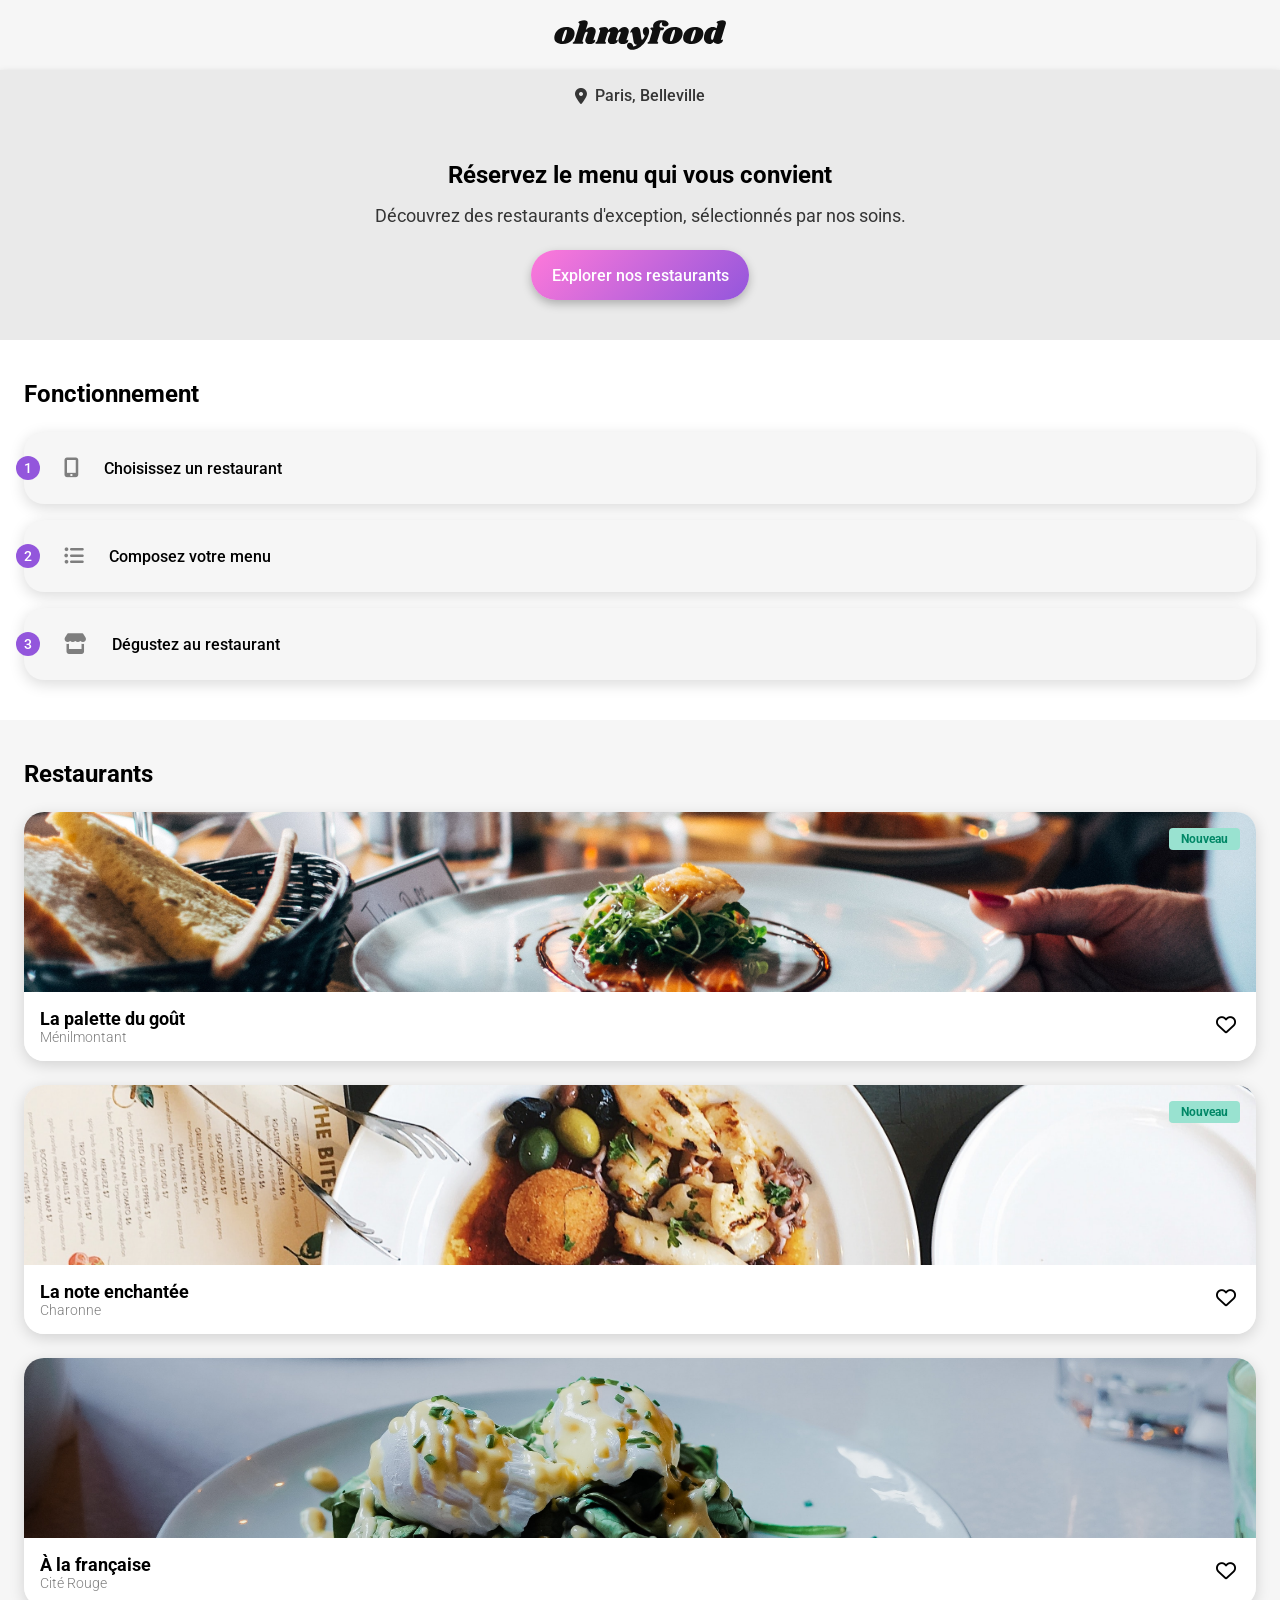
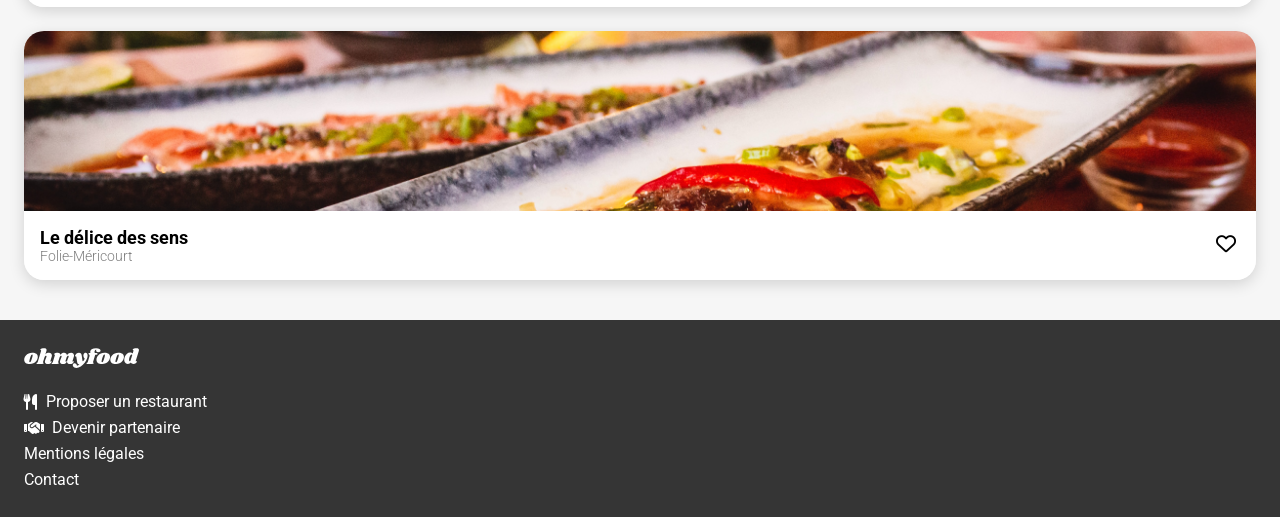
==== index.html @ 28eb574c "Intégration mobile de la homepage (HTML + Sass)" ====
<!doctype html>
<html lang="fr">

<head>
    <meta charset="UTF-8" />
    <meta name="viewport" content="width=device-width, initial-scale=1.0" />
    <title>Ohmyfood - Réservez le menu qui vous convient</title>
    <link rel="preconnect" href="https://fonts.googleapis.com" />
    <link rel="preconnect" href="https://fonts.gstatic.com" />
    <link href="https://fonts.googleapis.com/css2?family=Roboto:wght@300;400;500;700&family=Shrikhand&display=swap"
        rel="stylesheet" />
    <link rel="stylesheet" href="assets/css/main.css" />
    <link rel="stylesheet" href="https://cdnjs.cloudflare.com/ajax/libs/font-awesome/6.5.1/css/all.min.css" />
</head>

<body>
    <header class="header">
        <img src="assets/images/logo/ohmyfood@2x.svg" alt="ohmyfood" class="header__logo" />
    </header>

    <main>
        <div class="location">
            <i class="location__icon fa-solid fa-location-dot" aria-hidden="true"></i>
            <span class="location__text">Paris, Belleville</span>
        </div>

        <section class="intro">
            <h1 class="intro__title">Réservez le menu qui vous convient</h1>
            <p class="intro__description">
                Découvrez des restaurants d'exception, sélectionnés par nos soins.
            </p>
            <button type="button" class="btn-primary intro__button">
                Explorer nos restaurants
            </button>
        </section>

        <section class="how-it-works">
            <h2 class="how-it-works__title">Fonctionnement</h2>
            <div class="how-it-works__list">
                <div class="step">
                    <span class="step__number">1</span>
                    <i class="step__icon fa-solid fa-mobile-screen-button" aria-hidden="true"></i>
                    <p class="step__text">Choisissez un restaurant</p>
                </div>

                <div class="step">
                    <span class="step__number">2</span>
                    <i class="step__icon fa-solid fa-list-ul" aria-hidden="true"></i>
                    <p class="step__text">Composez votre menu</p>
                </div>

                <div class="step">
                    <span class="step__number">3</span>
                    <i class="step__icon fa-solid fa-store" aria-hidden="true"></i>
                    <p class="step__text">Dégustez au restaurant</p>
                </div>
            </div>
        </section>

        <section class="restaurants">
            <h2 class="restaurants__title">Restaurants</h2>
            <div class="restaurants__cards">
                <a href="restaurants/la-palette-du-gout.html" class="restaurant-card">
                    <article>
                        <div class="restaurant-card__image-wrapper">
                            <img src="assets/images/restaurants/la-palette-du-gout.jpg"
                                alt="Plat du restaurant La palette du goût" class="restaurant-card__image" />
                            <span class="restaurant-card__badge">Nouveau</span>
                        </div>
                        <div class="restaurant-card__content">
                            <div class="restaurant-card__info">
                                <h3 class="restaurant-card__name">La palette du goût</h3>
                                <p class="restaurant-card__location">Ménilmontant</p>
                            </div>
                            <span class="restaurant-card__heart" aria-label="Ajouter aux favoris">
                                <i class="fa-regular fa-heart restaurant-card__heart-outline" aria-hidden="true"></i>
                                <i class="fa-solid fa-heart restaurant-card__heart-fill" aria-hidden="true"></i>
                            </span>
                        </div>
                    </article>
                </a>

                <a href="restaurants/la-note-enchantee.html" class="restaurant-card">
                    <article>
                        <div class="restaurant-card__image-wrapper">
                            <img src="assets/images/restaurants/la-note-enchantee.jpg"
                                alt="Plat du restaurant La note enchantée" class="restaurant-card__image" />
                            <span class="restaurant-card__badge">Nouveau</span>
                        </div>
                        <div class="restaurant-card__content">
                            <div class="restaurant-card__info">
                                <h3 class="restaurant-card__name">La note enchantée</h3>
                                <p class="restaurant-card__location">Charonne</p>
                            </div>
                            <span class="restaurant-card__heart" aria-label="Ajouter aux favoris">
                                <i class="fa-regular fa-heart restaurant-card__heart-outline" aria-hidden="true"></i>
                                <i class="fa-solid fa-heart restaurant-card__heart-fill" aria-hidden="true"></i>
                            </span>
                        </div>
                    </article>
                </a>

                <a href="restaurants/a-la-francaise.html" class="restaurant-card">
                    <article>
                        <div class="restaurant-card__image-wrapper">
                            <img src="assets/images/restaurants/a-la-francaise.jpg"
                                alt="Plat du restaurant À la française" class="restaurant-card__image" />
                        </div>
                        <div class="restaurant-card__content">
                            <div class="restaurant-card__info">
                                <h3 class="restaurant-card__name">À la française</h3>
                                <p class="restaurant-card__location">Cité Rouge</p>
                            </div>
                            <span class="restaurant-card__heart" aria-label="Ajouter aux favoris">
                                <i class="fa-regular fa-heart restaurant-card__heart-outline" aria-hidden="true"></i>
                                <i class="fa-solid fa-heart restaurant-card__heart-fill" aria-hidden="true"></i>
                            </span>
                        </div>
                    </article>
                </a>

                <a href="restaurants/le-delice-des-sens.html" class="restaurant-card">
                    <article>
                        <div class="restaurant-card__image-wrapper">
                            <img src="assets/images/restaurants/le-delice-des-sens.jpg"
                                alt="Plat du restaurant Le délice des sens" class="restaurant-card__image" />
                        </div>
                        <div class="restaurant-card__content">
                            <div class="restaurant-card__info">
                                <h3 class="restaurant-card__name">Le délice des sens</h3>
                                <p class="restaurant-card__location">Folie-Méricourt</p>
                            </div>
                            <span class="restaurant-card__heart" aria-label="Ajouter aux favoris">
                                <i class="fa-regular fa-heart restaurant-card__heart-outline" aria-hidden="true"></i>
                                <i class="fa-solid fa-heart restaurant-card__heart-fill" aria-hidden="true"></i>
                            </span>
                        </div>
                    </article>
                </a>
            </div>
        </section>
    </main>
    <footer class="footer">
        <img src="assets/images/logo/ohmyfood@2x.svg" alt="ohmyfood" class="footer__logo" />
        <ul class="footer__list">
            <li class="footer__item">
                <i class="fa-solid fa-utensils footer__icon" aria-hidden="true"></i>
                <a href="#" class="footer__link">Proposer un restaurant</a>
            </li>

            <li class="footer__item">
                <i class="fa-solid fa-handshake footer__icon" aria-hidden="true"></i>
                <a href="#" class="footer__link">Devenir partenaire</a>
            </li>

            <li class="footer__item">
                <a href="#" class="footer__link">Mentions légales</a>
            </li>

            <li class="footer__item">
                <a href="#" class="footer__link">Contact</a>
            </li>
        </ul>
    </footer>
</body>

</html>
---- assets/css/main.css ----
* {
  margin: 0;
  padding: 0;
  box-sizing: border-box;
}

body {
  font-family: "Roboto", sans-serif;
  color: #000000;
}

a {
  text-decoration: none;
  color: inherit;
}

ul {
  list-style: none;
}

img {
  max-width: 100%;
  display: block;
}

.btn-primary {
  height: 50px;
  border: none;
  border-radius: 30px;
  background: linear-gradient(135deg, #FF79DA 0%, #9356DC 100%);
  color: #FFFFFF;
  font-family: "Roboto", sans-serif;
  font-weight: 500;
  font-size: 16px;
  cursor: pointer;
  box-shadow: 0 4px 10px rgba(0, 0, 0, 0.25);
}
.btn-primary:hover {
  filter: brightness(1.1);
}

.intro__button {
  width: 218px;
}

.menu__button {
  width: 186px;
}

.how-it-works {
  padding: 40px 24px;
}
.how-it-works__title {
  font-size: 24px;
  font-weight: 700;
  color: #000000;
  margin-bottom: 24px;
}
.how-it-works__list {
  display: flex;
  flex-direction: column;
  gap: 16px;
}

.step {
  position: relative;
  display: flex;
  align-items: center;
  height: 72px;
  gap: 25px;
  padding: 16px 24px;
  background-color: #F6F6F6;
  border-radius: 20px;
  box-shadow: 0 4px 15px 0 rgba(0, 0, 0, 0.15);
}
.step__number {
  position: absolute;
  left: -8px;
  display: flex;
  align-items: center;
  justify-content: center;
  width: 24px;
  height: 24px;
  border-radius: 50%;
  background-color: #9356DC;
  color: #FFFFFF;
  font-size: 14px;
  font-weight: 500;
}
.step__icon {
  color: #7E7E7E;
  font-size: 20px;
  margin-left: 16px;
}
.step__text {
  font-size: 16px;
  font-weight: 500;
  color: #000000;
}

.header {
  display: flex;
  justify-content: center;
  align-items: center;
  padding: 20px 0;
  background-color: #F6F6F6;
  box-shadow: 0 2px 4px 0 rgba(0, 0, 0, 0.15);
}
.header__logo {
  height: 30px;
}

.location {
  display: flex;
  align-items: center;
  justify-content: center;
  gap: 8px;
  padding: 16px 0;
  background-color: #EAEAEA;
  box-shadow: 0 4px 8px rgba(0, 0, 0, 0.25);
  font-size: 16px;
  font-weight: 500;
  color: #353535;
}
.location__icon {
  color: #353535;
}

.footer {
  background-color: #353535;
  padding: 28px 24px;
}
.footer__logo {
  height: 20px;
  filter: brightness(0) invert(1);
  margin-bottom: 24px;
}
.footer__list {
  display: flex;
  flex-direction: column;
  gap: 7px;
}
.footer__item {
  display: flex;
  align-items: center;
  gap: 8px;
  color: #FFFFFF;
  font-size: 16px;
}
.footer__icon {
  color: #FFFFFF;
}

.intro {
  text-align: center;
  padding: 40px 24px;
  background-color: #EAEAEA;
}
.intro__title {
  font-family: "Roboto", sans-serif;
  font-weight: 700;
  font-size: 24px;
  color: #000000;
  margin-bottom: 16px;
}
.intro__description {
  font-size: 18px;
  color: #353535;
  margin-bottom: 24px;
}

.restaurants {
  padding: 40px 24px;
  background-color: #F6F6F6;
}
.restaurants__title {
  font-size: 24px;
  font-weight: 700;
  color: #000000;
  margin-bottom: 24px;
}
.restaurants__cards {
  display: flex;
  flex-direction: column;
  gap: 24px;
}

.restaurant-card {
  display: block;
  border-radius: 20px;
  overflow: hidden;
  box-shadow: 0 4px 15px 0 rgba(0, 0, 0, 0.15);
}
.restaurant-card__image-wrapper {
  position: relative;
}
.restaurant-card__image {
  width: 100%;
  height: 180px;
  object-fit: cover;
}
.restaurant-card__badge {
  position: absolute;
  top: 16px;
  right: 16px;
  padding: 4px 12px;
  border-radius: 4px;
  background-color: #99E2D0;
  color: #008766;
  font-size: 12px;
  font-weight: 700;
}
.restaurant-card__content {
  display: flex;
  align-items: center;
  justify-content: space-between;
  padding: 16px;
  background-color: #FFFFFF;
}
.restaurant-card__name {
  font-size: 18px;
  font-weight: 700;
  color: #000000;
}
.restaurant-card__location {
  font-size: 14px;
  font-weight: 300;
  color: #7E7E7E;
}
.restaurant-card__heart {
  position: relative;
  width: 24px;
  height: 24px;
  font-size: 20px;
  color: #000000;
}
.restaurant-card__heart-outline, .restaurant-card__heart-fill {
  position: absolute;
  top: 0;
  left: 0;
}
.restaurant-card__heart-fill {
  color: #9356DC;
  opacity: 0;
}

/*# sourceMappingURL=main.css.map */
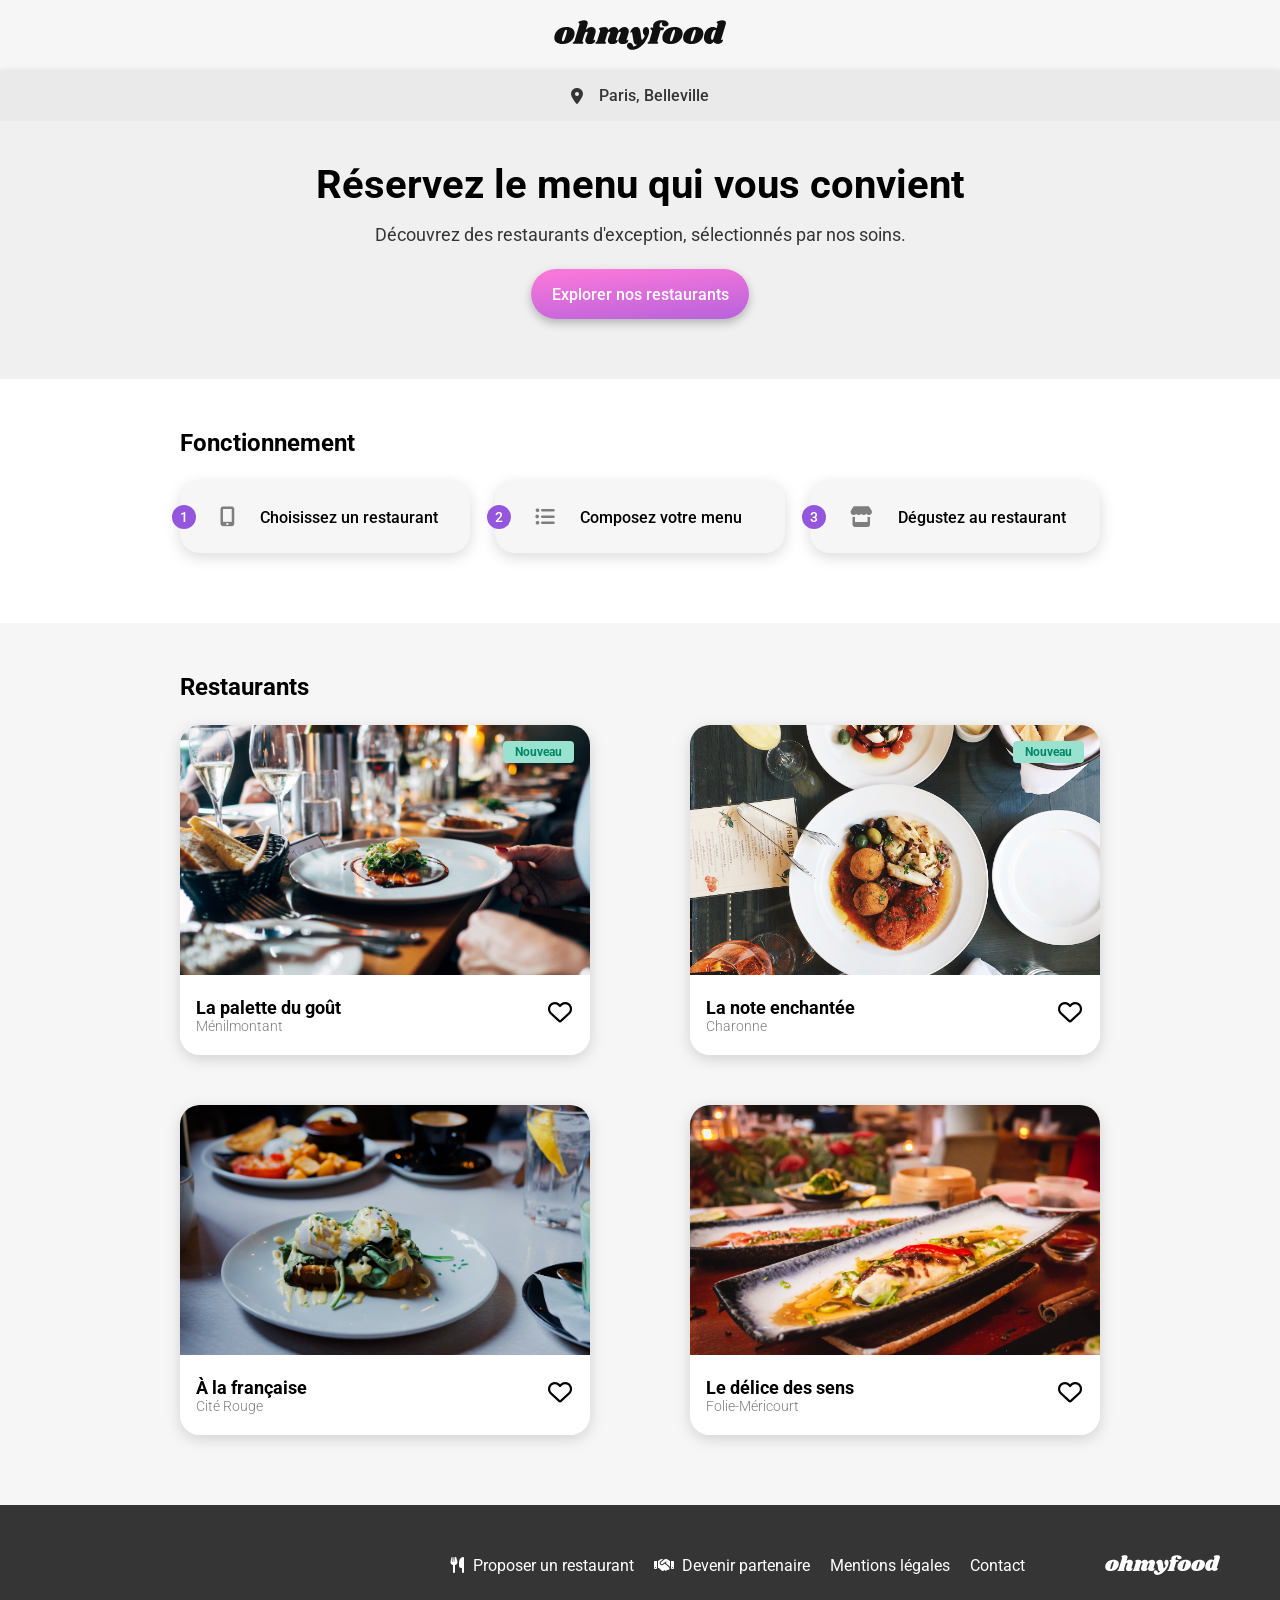
==== commit 9b778f41: "Responsive desktop homepage : header, intro, fonctionnement, restaurants, animation coeur" ====
--- a/index.html
+++ b/index.html
@@ -14,6 +14,11 @@
 </head>
 
 <body>
+
+    <div class="loader">
+        <div class="loader__spinner"></div>
+    </div>
+
     <header class="header">
         <img src="assets/images/logo/ohmyfood@2x.svg" alt="ohmyfood" class="header__logo" />
     </header>
@@ -24,7 +29,7 @@
             <span class="location__text">Paris, Belleville</span>
         </div>
 
-        <section class="intro">
+        <section class="intro container">
             <h1 class="intro__title">Réservez le menu qui vous convient</h1>
             <p class="intro__description">
                 Découvrez des restaurants d'exception, sélectionnés par nos soins.
@@ -34,7 +39,7 @@
             </button>
         </section>
 
-        <section class="how-it-works">
+        <section class="how-it-works container">
             <h2 class="how-it-works__title">Fonctionnement</h2>
             <div class="how-it-works__list">
                 <div class="step">
@@ -57,7 +62,7 @@
             </div>
         </section>
 
-        <section class="restaurants">
+        <section class="restaurants container">
             <h2 class="restaurants__title">Restaurants</h2>
             <div class="restaurants__cards">
                 <a href="restaurants/la-palette-du-gout.html" class="restaurant-card">
--- a/assets/css/main.css
+++ b/assets/css/main.css
@@ -1,3 +1,41 @@
+.loader {
+  position: fixed;
+  top: 0;
+  left: 0;
+  width: 100%;
+  height: 100%;
+  display: flex;
+  align-items: center;
+  justify-content: center;
+  background-color: #FFFFFF;
+  z-index: 999;
+  animation: fade-out 0.3s ease-out 1s forwards;
+}
+
+.loader__spinner {
+  width: 60px;
+  height: 60px;
+  border-radius: 50%;
+  border: 6px solid rgba(147, 86, 220, 0.15);
+  border-top-color: #9356DC;
+  will-change: transform;
+  animation: spin 1s linear infinite;
+}
+
+@keyframes spin {
+  from {
+    transform: rotate(0deg);
+  }
+  to {
+    transform: rotate(360deg);
+  }
+}
+@keyframes fade-out {
+  to {
+    opacity: 0;
+    visibility: hidden;
+  }
+}
 * {
   margin: 0;
   padding: 0;
@@ -23,20 +61,33 @@
   display: block;
 }
 
+@media (min-width: 1024px) {
+  section.container {
+    padding-left: 180px;
+    padding-right: 180px;
+  }
+}
+
 .btn-primary {
   height: 50px;
   border: none;
   border-radius: 30px;
-  background: linear-gradient(135deg, #FF79DA 0%, #9356DC 100%);
+  background: linear-gradient(175deg, #FF79DA 0%, #9356DC 150%);
   color: #FFFFFF;
   font-family: "Roboto", sans-serif;
   font-weight: 500;
   font-size: 16px;
   cursor: pointer;
   box-shadow: 0 4px 10px rgba(0, 0, 0, 0.25);
+  transition: box-shadow 0.3s ease, filter 0.3s ease;
 }
 .btn-primary:hover {
   filter: brightness(1.1);
+  box-shadow: 0 6px 14px rgba(0, 0, 0, 0.35);
+}
+.btn-primary:active {
+  filter: brightness(0.95);
+  box-shadow: 0 2px 6px rgba(0, 0, 0, 0.25);
 }
 
 .intro__button {
@@ -48,7 +99,9 @@
 }
 
 .how-it-works {
-  padding: 40px 24px;
+  padding: 40px 30px;
+  margin-bottom: 30px;
+  margin-top: 10px;
 }
 .how-it-works__title {
   font-size: 24px;
@@ -59,7 +112,13 @@
 .how-it-works__list {
   display: flex;
   flex-direction: column;
-  gap: 16px;
+  gap: 25px;
+}
+@media (min-width: 1024px) {
+  .how-it-works__list {
+    flex-direction: row;
+    justify-content: space-between;
+  }
 }
 
 .step {
@@ -72,6 +131,11 @@
   background-color: #F6F6F6;
   border-radius: 20px;
   box-shadow: 0 4px 15px 0 rgba(0, 0, 0, 0.15);
+}
+@media (min-width: 1024px) {
+  .step {
+    flex: 0 1 400px;
+  }
 }
 .step__number {
   position: absolute;
@@ -91,12 +155,21 @@
   color: #7E7E7E;
   font-size: 20px;
   margin-left: 16px;
+  transition: color 0.3s ease;
 }
 .step__text {
   font-size: 16px;
   font-weight: 500;
   color: #000000;
 }
+@media (hover: hover) {
+  .step:hover .step__icon {
+    color: #9356DC;
+  }
+}
+.step:active .step__icon {
+  color: #9356DC;
+}
 
 .header {
   display: flex;
@@ -114,7 +187,7 @@
   display: flex;
   align-items: center;
   justify-content: center;
-  gap: 8px;
+  gap: 16px;
   padding: 16px 0;
   background-color: #EAEAEA;
   box-shadow: 0 4px 8px rgba(0, 0, 0, 0.25);
@@ -130,15 +203,36 @@
   background-color: #353535;
   padding: 28px 24px;
 }
+@media (min-width: 1024px) {
+  .footer {
+    display: flex;
+    flex-direction: row-reverse;
+    justify-content: flex-start;
+    align-items: center;
+    gap: 80px;
+    padding: 50px 60px;
+  }
+}
 .footer__logo {
   height: 20px;
   filter: brightness(0) invert(1);
   margin-bottom: 24px;
 }
+@media (min-width: 1024px) {
+  .footer__logo {
+    margin-bottom: 0;
+  }
+}
 .footer__list {
   display: flex;
   flex-direction: column;
   gap: 7px;
+}
+@media (min-width: 1024px) {
+  .footer__list {
+    flex-direction: row;
+    gap: 20px;
+  }
 }
 .footer__item {
   display: flex;
@@ -153,15 +247,22 @@
 
 .intro {
   text-align: center;
-  padding: 40px 24px;
-  background-color: #EAEAEA;
+  padding: 40px 24px 60px;
+  background-color: #F0F0F0;
 }
 .intro__title {
   font-family: "Roboto", sans-serif;
   font-weight: 700;
   font-size: 24px;
   color: #000000;
-  margin-bottom: 16px;
+  max-width: 280px;
+  margin: 0 auto 16px;
+}
+@media (min-width: 1024px) {
+  .intro__title {
+    font-size: 40px;
+    max-width: none;
+  }
 }
 .intro__description {
   font-size: 18px;
@@ -170,7 +271,7 @@
 }
 
 .restaurants {
-  padding: 40px 24px;
+  padding: 50px 24px 70px;
   background-color: #F6F6F6;
 }
 .restaurants__title {
@@ -183,6 +284,14 @@
   display: flex;
   flex-direction: column;
   gap: 24px;
+}
+@media (min-width: 1024px) {
+  .restaurants__cards {
+    display: grid;
+    grid-template-columns: repeat(2, 1fr);
+    column-gap: 100px;
+    row-gap: 50px;
+  }
 }
 
 .restaurant-card {
@@ -198,6 +307,11 @@
   width: 100%;
   height: 180px;
   object-fit: cover;
+}
+@media (min-width: 1024px) {
+  .restaurant-card__image {
+    height: 250px;
+  }
 }
 .restaurant-card__badge {
   position: absolute;
@@ -217,6 +331,11 @@
   padding: 16px;
   background-color: #FFFFFF;
 }
+@media (min-width: 1024px) {
+  .restaurant-card__content {
+    height: 80px;
+  }
+}
 .restaurant-card__name {
   font-size: 18px;
   font-weight: 700;
@@ -234,6 +353,21 @@
   font-size: 20px;
   color: #000000;
 }
+@media (min-width: 1024px) {
+  .restaurant-card__heart {
+    transform: scale(1.2);
+  }
+}
+@media (hover: hover) {
+  .restaurant-card__heart:hover .restaurant-card__heart-fill {
+    opacity: 1;
+    transform: scale(1);
+  }
+}
+.restaurant-card__heart:active .restaurant-card__heart-fill {
+  opacity: 1;
+  transform: scale(1);
+}
 .restaurant-card__heart-outline, .restaurant-card__heart-fill {
   position: absolute;
   top: 0;
@@ -242,6 +376,8 @@
 .restaurant-card__heart-fill {
   color: #9356DC;
   opacity: 0;
+  transform: scale(0.3);
+  transition: opacity 0.25s ease, transform 0.45s cubic-bezier(0.68, -0.6, 0.32, 1.6);
 }
 
 /*# sourceMappingURL=main.css.map */
